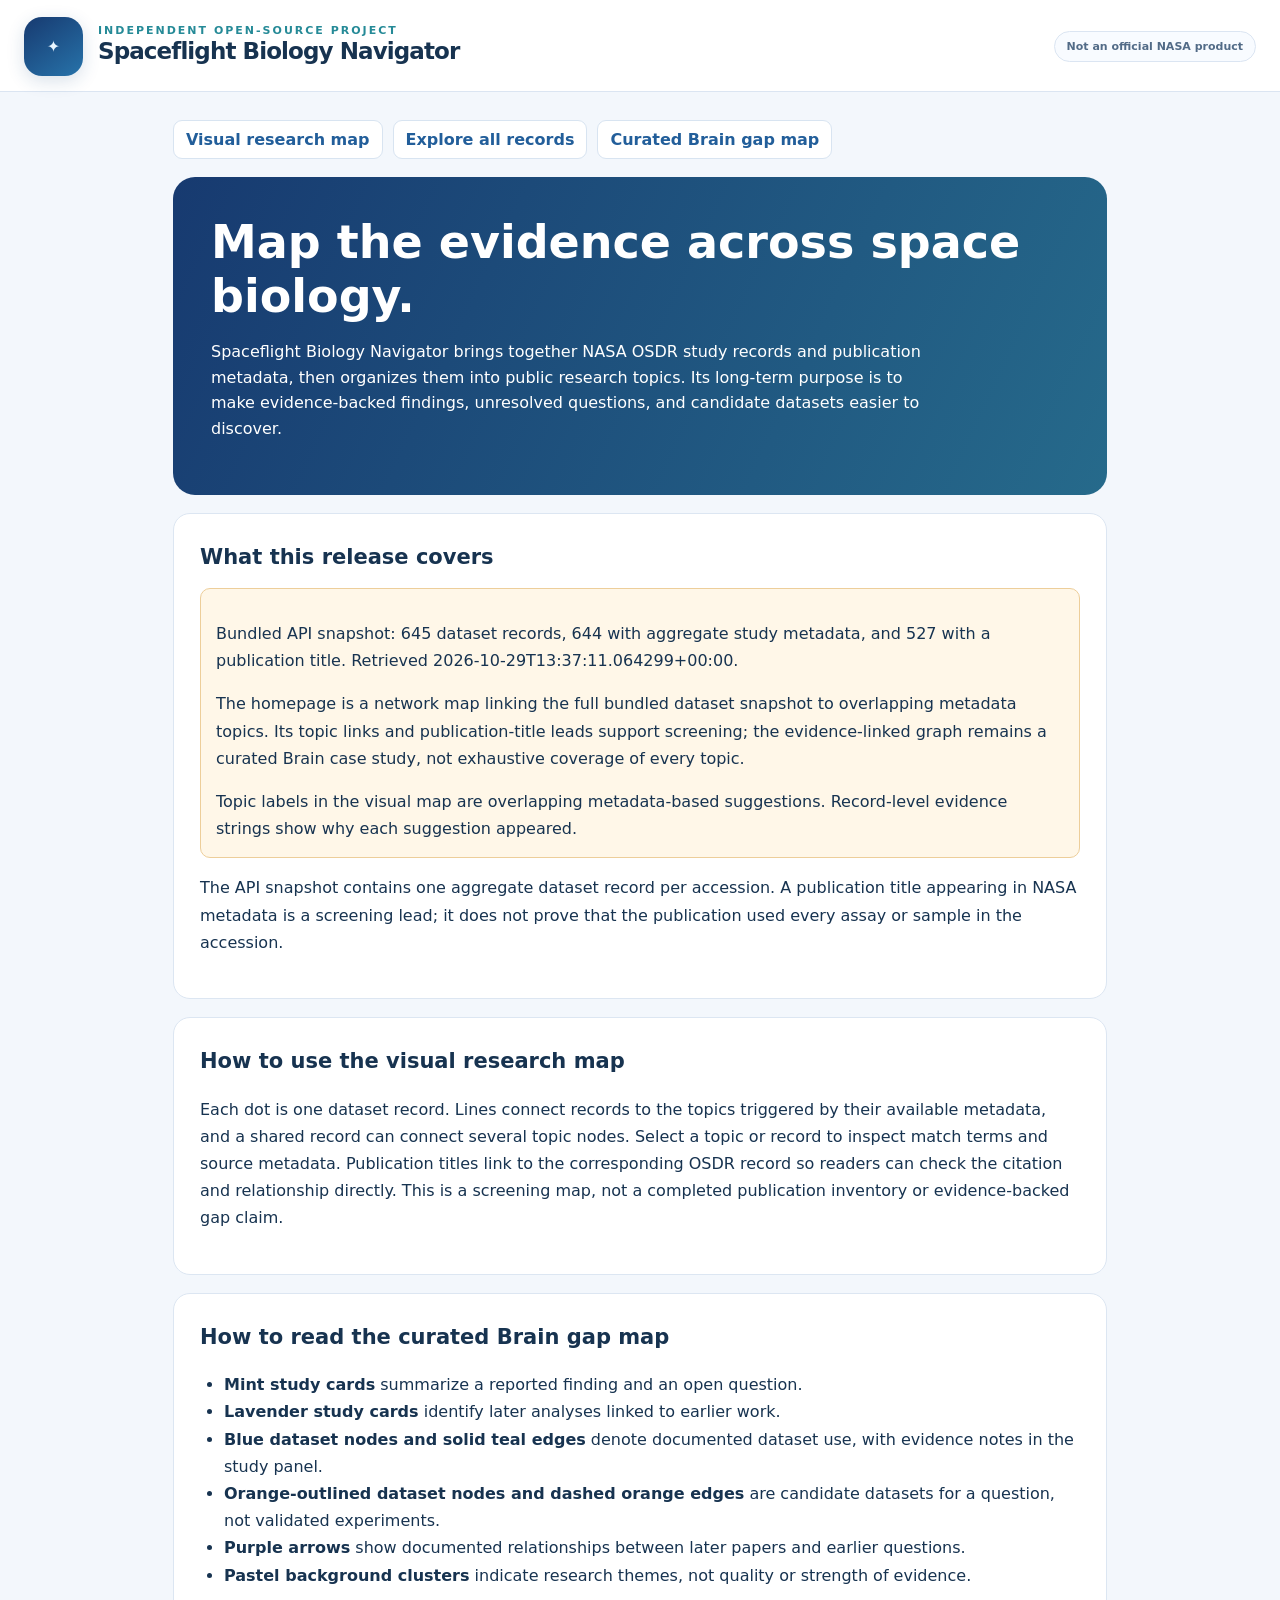
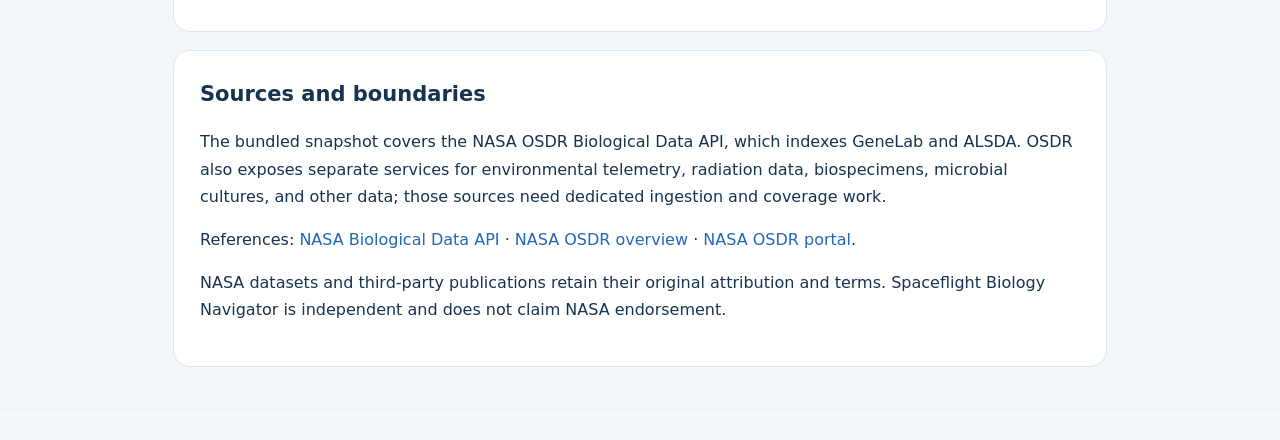
==== web/about.html @ 782c8c2c "Add project files and interactive map" ====
<!DOCTYPE html>
<html lang="en">
<head>
  <meta charset="utf-8">
  <meta name="viewport" content="width=device-width,initial-scale=1">
  <meta name="description" content="Public project scope, data coverage, evidence policy, and methods for Spaceflight Biology Navigator.">
  <link rel="icon" type="image/svg+xml" href="favicon.svg">
  <title>About Spaceflight Biology Navigator</title>
  <link rel="stylesheet" href="styles.css">
  <style>
    body{background:#f3f7fc}.aboutWrap{max-width:970px;margin:28px auto;padding:0 18px 45px}.aboutHero{padding:38px;background:linear-gradient(115deg,#173a70,#266a8b);color:white;border-radius:22px}.aboutHero h2{font-size:clamp(28px,5vw,46px);margin:0 0 9px}.aboutHero p{line-height:1.6;max-width:70ch}.aboutNav{display:flex;gap:10px;flex-wrap:wrap;margin:18px 0}.aboutNav a{background:#fff;border:1px solid #d8e4f1;border-radius:9px;padding:9px 12px;text-decoration:none;font-weight:650;color:#225e9a}.contentCard{background:white;border:1px solid #dce6f2;border-radius:17px;padding:26px;margin-top:18px;line-height:1.7}.contentCard h2{margin:0 0 12px;font-size:21px}.contentCard ul{padding-left:24px}.status{padding:15px;border:1px solid #edce9a;background:#fff7e8;border-radius:10px;overflow-wrap:anywhere}.status p:last-child{margin-bottom:0}
  </style>
</head>
<body>
  <header class="masthead"><div class="brand"><div class="mark" aria-hidden="true">✦</div><div><div class="eyebrow">Independent open-source project</div><h1 style="font-size:23px">Spaceflight Biology Navigator</h1></div></div><div class="identity">Not an official NASA product</div></header>
  <main class="aboutWrap">
    <nav class="aboutNav" aria-label="Project navigation"><a href="index.html">Visual research map</a><a href="explorer.html">Explore all records</a><a href="brain-pilot.html">Curated Brain gap map</a></nav>
    <section class="aboutHero"><h2>Map the evidence across space biology.</h2><p>Spaceflight Biology Navigator brings together NASA OSDR study records and publication metadata, then organizes them into public research topics. Its long-term purpose is to make evidence-backed findings, unresolved questions, and candidate datasets easier to discover.</p></section>
    <section class="contentCard"><h2>What this release covers</h2><div class="status"><p id="apiCoverage">Loading the bundled Biological Data API snapshot details…</p><p>The homepage is a network map linking the full bundled dataset snapshot to overlapping metadata topics. Its topic links and publication-title leads support screening; the evidence-linked graph remains a curated Brain case study, not exhaustive coverage of every topic.</p><p>Topic labels in the visual map are overlapping metadata-based suggestions. Record-level evidence strings show why each suggestion appeared.</p></div><p>The API snapshot contains one aggregate dataset record per accession. A publication title appearing in NASA metadata is a screening lead; it does not prove that the publication used every assay or sample in the accession.</p></section>
    <section class="contentCard"><h2>How to use the visual research map</h2><p>Each dot is one dataset record. Lines connect records to the topics triggered by their available metadata, and a shared record can connect several topic nodes. Select a topic or record to inspect match terms and source metadata. Publication titles link to the corresponding OSDR record so readers can check the citation and relationship directly. This is a screening map, not a completed publication inventory or evidence-backed gap claim.</p></section>
    <section class="contentCard"><h2>How to read the curated Brain gap map</h2><ul><li><strong>Mint study cards</strong> summarize a reported finding and an open question.</li><li><strong>Lavender study cards</strong> identify later analyses linked to earlier work.</li><li><strong>Blue dataset nodes and solid teal edges</strong> denote documented dataset use, with evidence notes in the study panel.</li><li><strong>Orange-outlined dataset nodes and dashed orange edges</strong> are candidate datasets for a question, not validated experiments.</li><li><strong>Purple arrows</strong> show documented relationships between later papers and earlier questions.</li><li><strong>Pastel background clusters</strong> indicate research themes, not quality or strength of evidence.</li></ul></section>
    <section class="contentCard"><h2>Sources and boundaries</h2><p>The bundled snapshot covers the NASA OSDR Biological Data API, which indexes GeneLab and ALSDA. OSDR also exposes separate services for environmental telemetry, radiation data, biospecimens, microbial cultures, and other data; those sources need dedicated ingestion and coverage work.</p><p>References: <a href="https://visualization.osdr.nasa.gov/biodata/api/" target="_blank" rel="noopener noreferrer">NASA Biological Data API</a> · <a href="https://science.nasa.gov/biological-physical/data/osdr/" target="_blank" rel="noopener noreferrer">NASA OSDR overview</a> · <a href="https://visualization.osdr.nasa.gov/" target="_blank" rel="noopener noreferrer">NASA OSDR portal</a>.</p><p>NASA datasets and third-party publications retain their original attribution and terms. Spaceflight Biology Navigator is independent and does not claim NASA endorsement.</p></section>
  </main>
  <script src="data/catalog.js"></script>
  <script>
    const snapshot = window.SPACEBIO_CATALOG || {};
    const apiCount = Number(snapshot.total_ids_found || 0).toLocaleString();
    const metadataCount = Number(snapshot.metadata_record_count || 0).toLocaleString();
    const publicationCount = Number(snapshot.publication_title_count || 0).toLocaleString();
    document.querySelector('#apiCoverage').textContent = `Bundled API snapshot: ${apiCount} dataset records, ${metadataCount} with aggregate study metadata, and ${publicationCount} with a publication title. Retrieved ${snapshot.retrieved_utc || 'date unavailable'}.`;
  </script>
</body>
</html>
---- web/styles.css ----
:root{--bg:#f5f8fd;--ink:#173350;--muted:#647892;--line:#dbe5f2;--blue:#2984e9;--teal:#159e9a;--orange:#eb9026;--purple:#8256cd;--panel:#fff}
*{box-sizing:border-box}html,body{margin:0;min-height:100%;background:var(--bg);font-family:Inter,ui-sans-serif,system-ui,-apple-system,Segoe UI,Arial,sans-serif;color:var(--ink)}button,input,select{font:inherit}button{cursor:pointer}button:focus-visible,input:focus-visible,select:focus-visible,[tabindex]:focus-visible{outline:3px solid #f29b2f;outline-offset:2px}
a{color:#2267b8;text-decoration:none}a:hover{text-decoration:underline}
.masthead{background:#fff;border-bottom:1px solid var(--line);padding:17px 24px 15px;display:flex;gap:18px;align-items:center;justify-content:space-between}
.brand{display:flex;gap:15px;align-items:center;min-width:0}.mark{width:59px;height:59px;border-radius:18px;background:linear-gradient(145deg,#173a70,#2773aa);color:#e9f6ff;display:grid;place-items:center;box-shadow:0 5px 18px #1a477e2a;flex:none}
.mark svg{width:38px;height:38px}.eyebrow{font-size:11px;text-transform:uppercase;letter-spacing:2px;font-weight:850;color:#258a97}.masthead h1{font-size:clamp(20px,2.1vw,29px);letter-spacing:-.9px;margin:1px 0 4px;line-height:1.15}.masthead p{font-size:13px;color:var(--muted);margin:0;line-height:1.5;max-width:720px}
.identity{font-size:11px;font-weight:750;color:#526b87;border:1px solid var(--line);border-radius:999px;padding:8px 12px;white-space:nowrap;background:#f8fbff}
.statistics{display:flex;align-items:center;gap:10px;flex-wrap:wrap;padding:9px 24px;background:#f9fbfe;border-bottom:1px solid var(--line)}.stat{font-size:12px;color:#61758e}.stat b{color:#1b3d64;font-size:14px}.stat:not(:last-child)::after{content:'·';color:#afbed0;margin-left:11px}
.explorer{display:grid;grid-template-columns:minmax(0,1fr) 395px;min-height:calc(100vh - 169px)}.main{min-width:0;display:flex;flex-direction:column;border-right:1px solid var(--line)}
.topbar{display:flex;gap:8px;align-items:center;flex-wrap:wrap;padding:10px 14px;background:white;border-bottom:1px solid var(--line)}.search{min-width:190px;flex:1;max-width:325px}.control{height:36px;border-radius:9px;border:1px solid #d8e3f1;background:#fff;color:#244465;padding:0 11px;min-width:0}.control:hover,.toolbtn:hover{border-color:#91b9de;background:#f5faff}.toolbtn{min-height:36px;border:1px solid #d8e3f1;padding:7px 11px;background:white;border-radius:9px;color:#244465;font-weight:700}.toolbtn.primary{background:#194c80;color:#fff;border-color:#194c80}.toolbtn.primary:hover{background:#27629a}.toggles{display:flex;gap:9px;align-items:center;flex-wrap:wrap;margin-left:auto}.toggles label{font-size:11px;font-weight:800;display:flex;gap:5px;align-items:center;color:#465f7a;white-space:nowrap}.toggles input{accent-color:#1d76ca}
.legend{background:#fcfdff;border-bottom:1px solid var(--line);padding:10px 14px;display:flex;gap:10px 19px;flex-wrap:wrap;align-items:center}.legend strong{font-size:11px;color:#365779;letter-spacing:.5px}.legend-item{display:inline-flex;gap:7px;align-items:center;font-size:11px;color:#47617c;white-space:nowrap}.legend-symbol{display:inline-flex;align-items:center;justify-content:center;flex:none}.sym-card{width:22px;height:13px;border:2px solid #159e9a;border-radius:5px;background:#e7faf5}.sym-follow{border-color:#9160df;background:#f3ebff}.sym-pill{width:24px;height:13px;border:2px solid #2984e9;border-radius:12px;background:#e9f4ff}.sym-candidate{border:2px dashed #eb9026;background:#fff1e2}.sym-line{width:29px;height:0;border-top:3px solid #159e9a}.sym-line.orange{border-top:3px dashed #eb9026}.sym-line.purple{border-color:#9160df;position:relative}.sym-line.purple::after{content:'▶';position:absolute;top:-8px;right:-4px;color:#9160df;font-size:10px}
.viewport{height:clamp(480px,67vh,900px);position:relative;overflow:hidden;background:radial-gradient(circle at 42% 49%,#edf4fc,#f9fcff 70%)}svg#map{display:block;width:100%;height:100%;touch-action:none;user-select:none;cursor:grab}svg#map.is-panning{cursor:grabbing}.overlay-help{position:absolute;bottom:14px;left:16px;pointer-events:none;border:1px solid #dae8f4;background:#ffffffed;border-radius:10px;padding:9px 12px;font-size:11px;color:#57728e;box-shadow:0 3px 10px #183e6420}
.panel{background:#fff;min-width:0;border-left:0;display:flex;flex-direction:column}.panelHead{padding:15px 17px 12px;border-bottom:1px solid var(--line);display:flex;align-items:center;justify-content:space-between}.panelHead b{font-size:14px}.panelHead span{font-size:11px;color:var(--muted)}.panelContent{padding:17px;overflow-y:auto;max-height:calc(100vh - 205px);font-size:13px}.lead{font-size:14px;line-height:1.65;color:#48617c}.callout{background:#f5faff;border:1px solid #dbe9f7;padding:14px;border-radius:13px;margin-bottom:12px}.callout.orange{background:#fff8ed;border-color:#f3dfc2}.small{font-size:12px;color:#61758d;line-height:1.55}.section{border-top:1px solid #e9eff6;padding-top:14px;margin-top:17px}.section h3{font-size:11px;text-transform:uppercase;letter-spacing:1px;color:#506f8d;margin:0 0 9px}.title{font-size:20px;line-height:1.3;font-weight:830;margin:6px 0}.overline{font-size:11px;text-transform:uppercase;letter-spacing:1px;color:#268f96;font-weight:800}.text{font-size:13px;line-height:1.55}.box{border-radius:12px;padding:12px 13px;border:1px solid #dce8f3;margin:9px 0}.box.finding{background:#edfaf6;border-color:#bfe7db}.box.gap{background:#fff6e9;border-color:#f6d6a6}.box .cap{font-size:10px;font-weight:850;letter-spacing:1px;text-transform:uppercase;color:#52758a;margin-bottom:7px}.item{border:1px solid #e1eaf5;border-radius:11px;padding:11px 12px;margin:8px 0;background:#fbfdff}.item strong{font-size:13px}.item p{margin:6px 0;color:#526984;font-size:12px;line-height:1.45}.pill{display:inline-flex;align-items:center;gap:5px;background:#f0f5fc;border:1px solid #dae7f4;color:#315674;border-radius:50px;padding:4px 9px;font-size:11px;font-weight:750;margin:0 5px 5px 0}.pill.violet{background:#f4edff;border-color:#d9c8fb;color:#7550ac}.pill.orange{background:#fff4e6;border-color:#f2d5aa;color:#966019}.btnLink{display:inline-block;border-radius:9px;border:1px solid #d3e2f0;background:#fff;padding:8px 10px;font-size:12px;font-weight:700;margin-top:7px}.connect{border-left:3px solid #925bd7;padding-left:11px;margin:10px 0}.muted{color:#667c94}.introsteps{display:grid;gap:10px}.introsteps > div{display:grid;grid-template-columns:25px 1fr;gap:8px;font-size:13px;line-height:1.5;color:#425c75}.introsteps span{display:grid;place-items:center;width:24px;height:24px;border-radius:50%;color:#1b6393;background:#e9f3fd;font-weight:850}.meta{font-size:11px;line-height:1.55;color:#627b96}.bottomNote{padding:10px 16px;font-size:11px;color:#647c96;background:#fafdff;border-top:1px solid #dbe5f2}.node,.edge-hit{cursor:pointer}.node.selected .study-outline,.node.selected .dataset-shape{stroke:#0d3d68;stroke-width:4.8}.node:focus .study-outline,.node:focus .dataset-shape{stroke:#f29b2f;stroke-width:5}.node.dimmed,.edge.dimmed,.cluster.dimmed{opacity:.10!important}.edge.active{opacity:1!important;stroke-width:4.2!important}.node.hovered{filter:drop-shadow(0px 0px 9px #2d81c055)}.edge-hit{stroke:transparent;stroke-width:16;fill:none}.edge-hit:hover+.edge{opacity:.9!important}.badgeText{pointer-events:none}.node text{pointer-events:none}.fitControls{display:flex;gap:5px}.filterStatus{font-size:11px;color:#597593;white-space:nowrap}
@media(max-width:1100px){.explorer{grid-template-columns:minmax(0,1fr) 345px}.masthead{padding:14px 18px}.statistics{padding:8px 18px}.topbar{padding:10px}}
@media(max-width:800px){.masthead{flex-direction:column;align-items:flex-start;gap:10px}.mark{height:48px;width:48px}.mark svg{width:31px;height:31px}.identity{white-space:normal}.explorer{display:block}.main{border-right:0}.viewport{height:clamp(420px,61vh,650px)}.panel{border-top:1px solid var(--line)}.panelContent{max-height:none;min-height:280px}.statistics{gap:4px}.stat{font-size:11px}.legend{gap:8px 12px;padding:9px}.legend-item{font-size:10px}.search{max-width:none;flex:1 1 100%}.toggles{margin-left:0}.overlay-help{bottom:10px;left:10px;font-size:10px}.topbar{gap:6px}}
@media print{.masthead,.statistics,.topbar,.legend,.panel,.bottomNote,.overlay-help{display:none!important}.explorer{display:block}.viewport{height:95vh}}

/* cross-topic project navigation added around the pre-existing interactive brain pilot. */
.projectNav{display:flex;align-items:center;flex-wrap:wrap;gap:10px;padding:10px 22px;background:#f1f7fd;border-bottom:1px solid var(--line);font-size:13px}
.projectNav a,.activeNav{display:inline-flex;padding:7px 12px;border-radius:9px;background:#fff;border:1px solid var(--line);font-weight:750;text-decoration:none}
.projectNav .activeNav{background:#dff5f1;color:#14655e;border-color:#a1dbd1}
.navNote{color:#596d86;font-size:12px;flex:1;min-width:210px}
@media(max-width:700px){.projectNav{padding:9px 13px}.navNote{min-width:100%}}
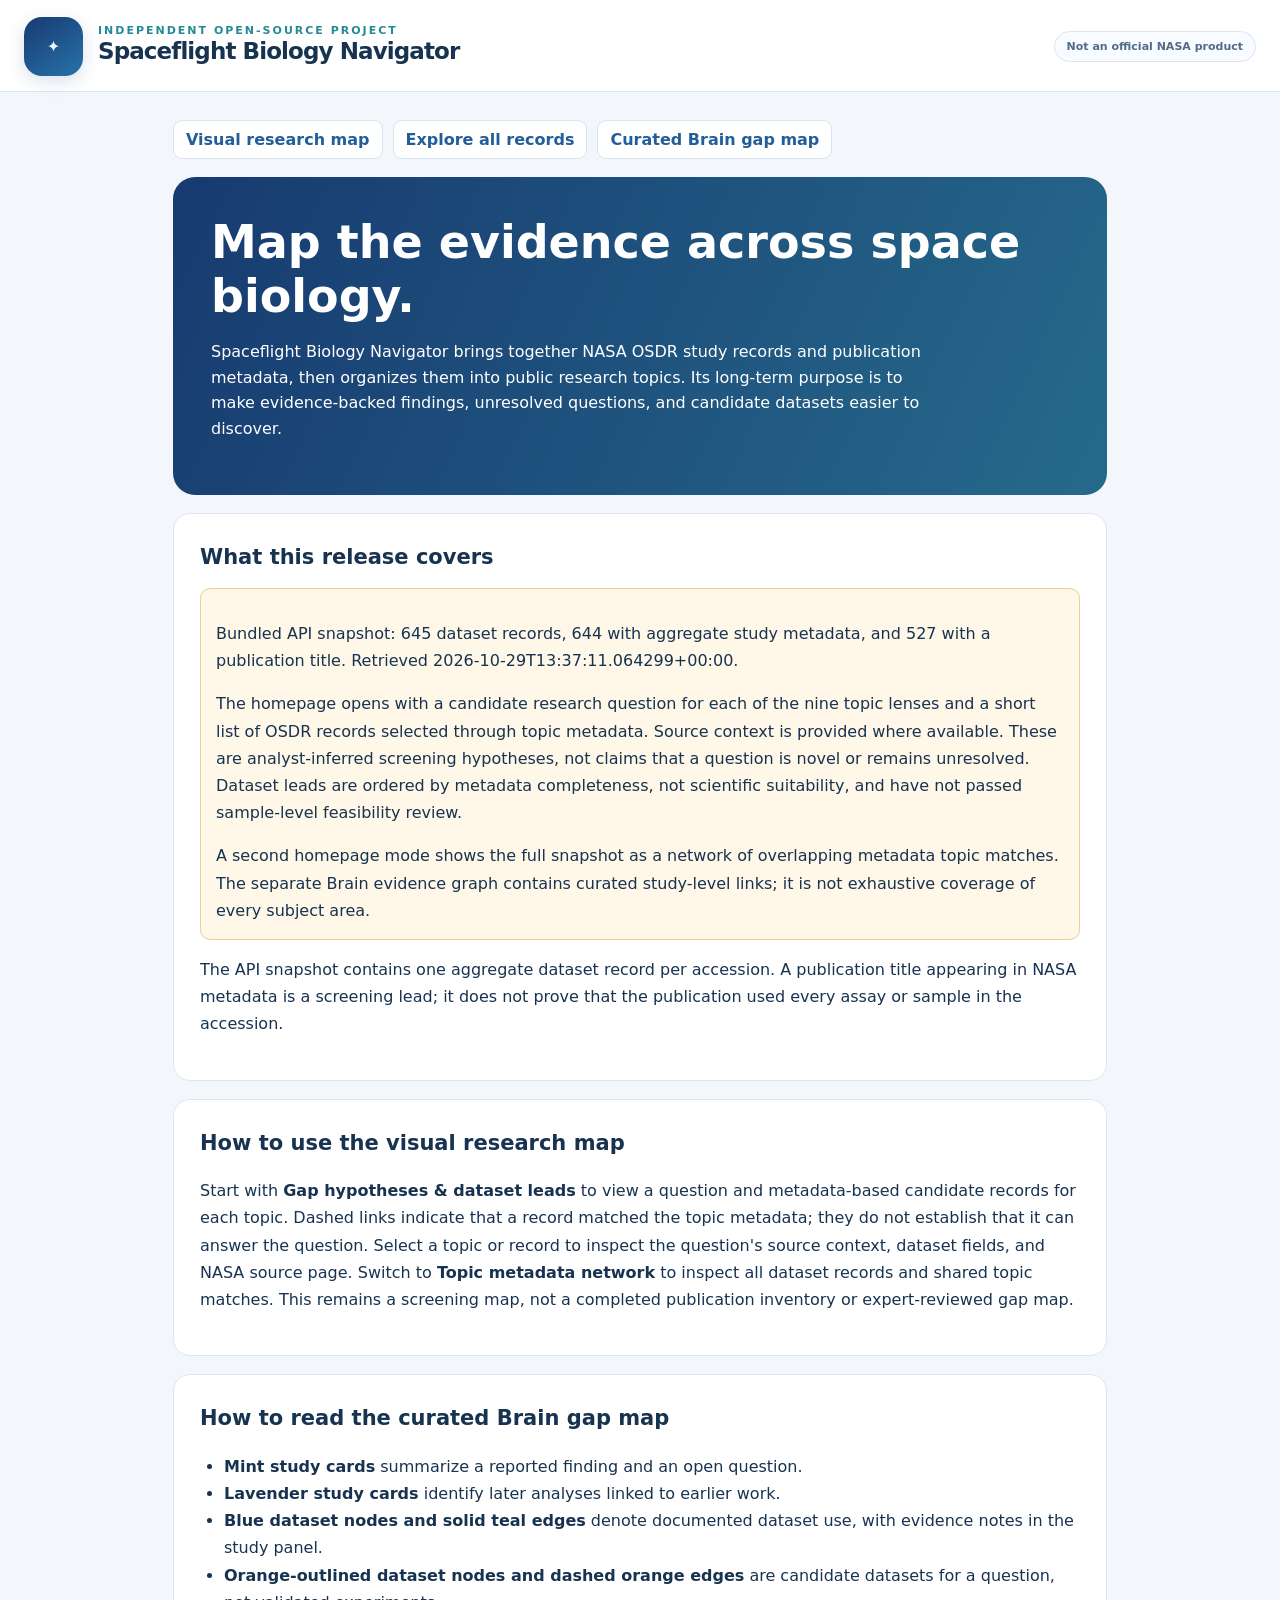
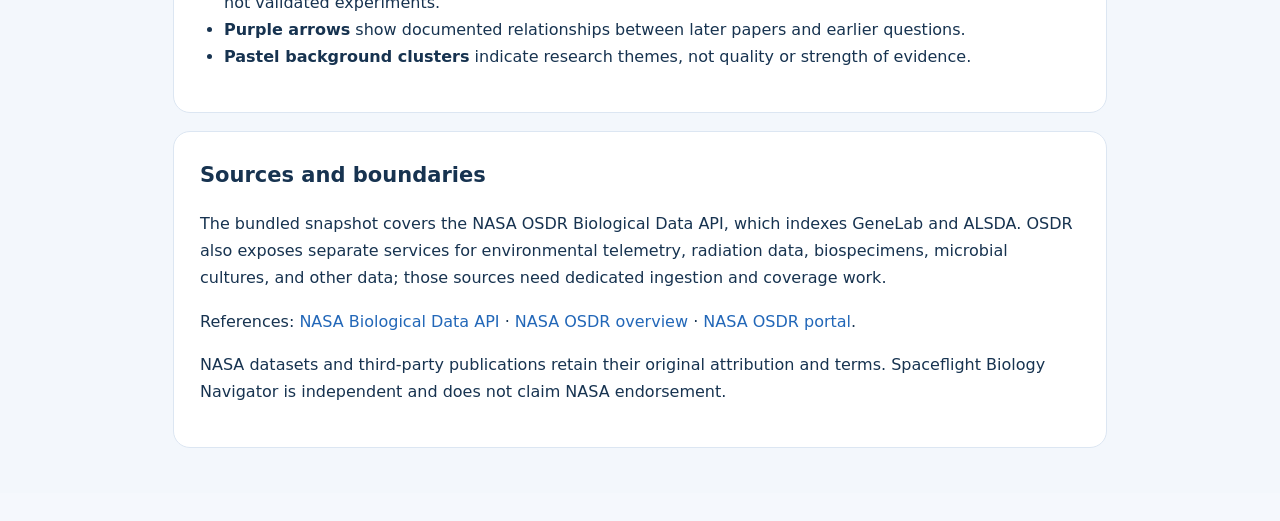
==== commit db9e8c41: "Add cross-topic gap and dataset lead map" ====
--- a/web/about.html
+++ b/web/about.html
@@ -16,8 +16,8 @@
   <main class="aboutWrap">
     <nav class="aboutNav" aria-label="Project navigation"><a href="index.html">Visual research map</a><a href="explorer.html">Explore all records</a><a href="brain-pilot.html">Curated Brain gap map</a></nav>
     <section class="aboutHero"><h2>Map the evidence across space biology.</h2><p>Spaceflight Biology Navigator brings together NASA OSDR study records and publication metadata, then organizes them into public research topics. Its long-term purpose is to make evidence-backed findings, unresolved questions, and candidate datasets easier to discover.</p></section>
-    <section class="contentCard"><h2>What this release covers</h2><div class="status"><p id="apiCoverage">Loading the bundled Biological Data API snapshot details…</p><p>The homepage is a network map linking the full bundled dataset snapshot to overlapping metadata topics. Its topic links and publication-title leads support screening; the evidence-linked graph remains a curated Brain case study, not exhaustive coverage of every topic.</p><p>Topic labels in the visual map are overlapping metadata-based suggestions. Record-level evidence strings show why each suggestion appeared.</p></div><p>The API snapshot contains one aggregate dataset record per accession. A publication title appearing in NASA metadata is a screening lead; it does not prove that the publication used every assay or sample in the accession.</p></section>
-    <section class="contentCard"><h2>How to use the visual research map</h2><p>Each dot is one dataset record. Lines connect records to the topics triggered by their available metadata, and a shared record can connect several topic nodes. Select a topic or record to inspect match terms and source metadata. Publication titles link to the corresponding OSDR record so readers can check the citation and relationship directly. This is a screening map, not a completed publication inventory or evidence-backed gap claim.</p></section>
+    <section class="contentCard"><h2>What this release covers</h2><div class="status"><p id="apiCoverage">Loading the bundled Biological Data API snapshot details…</p><p>The homepage opens with a candidate research question for each of the nine topic lenses and a short list of OSDR records selected through topic metadata. Source context is provided where available. These are analyst-inferred screening hypotheses, not claims that a question is novel or remains unresolved. Dataset leads are ordered by metadata completeness, not scientific suitability, and have not passed sample-level feasibility review.</p><p>A second homepage mode shows the full snapshot as a network of overlapping metadata topic matches. The separate Brain evidence graph contains curated study-level links; it is not exhaustive coverage of every subject area.</p></div><p>The API snapshot contains one aggregate dataset record per accession. A publication title appearing in NASA metadata is a screening lead; it does not prove that the publication used every assay or sample in the accession.</p></section>
+    <section class="contentCard"><h2>How to use the visual research map</h2><p>Start with <strong>Gap hypotheses &amp; dataset leads</strong> to view a question and metadata-based candidate records for each topic. Dashed links indicate that a record matched the topic metadata; they do not establish that it can answer the question. Select a topic or record to inspect the question's source context, dataset fields, and NASA source page. Switch to <strong>Topic metadata network</strong> to inspect all dataset records and shared topic matches. This remains a screening map, not a completed publication inventory or expert-reviewed gap map.</p></section>
     <section class="contentCard"><h2>How to read the curated Brain gap map</h2><ul><li><strong>Mint study cards</strong> summarize a reported finding and an open question.</li><li><strong>Lavender study cards</strong> identify later analyses linked to earlier work.</li><li><strong>Blue dataset nodes and solid teal edges</strong> denote documented dataset use, with evidence notes in the study panel.</li><li><strong>Orange-outlined dataset nodes and dashed orange edges</strong> are candidate datasets for a question, not validated experiments.</li><li><strong>Purple arrows</strong> show documented relationships between later papers and earlier questions.</li><li><strong>Pastel background clusters</strong> indicate research themes, not quality or strength of evidence.</li></ul></section>
     <section class="contentCard"><h2>Sources and boundaries</h2><p>The bundled snapshot covers the NASA OSDR Biological Data API, which indexes GeneLab and ALSDA. OSDR also exposes separate services for environmental telemetry, radiation data, biospecimens, microbial cultures, and other data; those sources need dedicated ingestion and coverage work.</p><p>References: <a href="https://visualization.osdr.nasa.gov/biodata/api/" target="_blank" rel="noopener noreferrer">NASA Biological Data API</a> · <a href="https://science.nasa.gov/biological-physical/data/osdr/" target="_blank" rel="noopener noreferrer">NASA OSDR overview</a> · <a href="https://visualization.osdr.nasa.gov/" target="_blank" rel="noopener noreferrer">NASA OSDR portal</a>.</p><p>NASA datasets and third-party publications retain their original attribution and terms. Spaceflight Biology Navigator is independent and does not claim NASA endorsement.</p></section>
   </main>
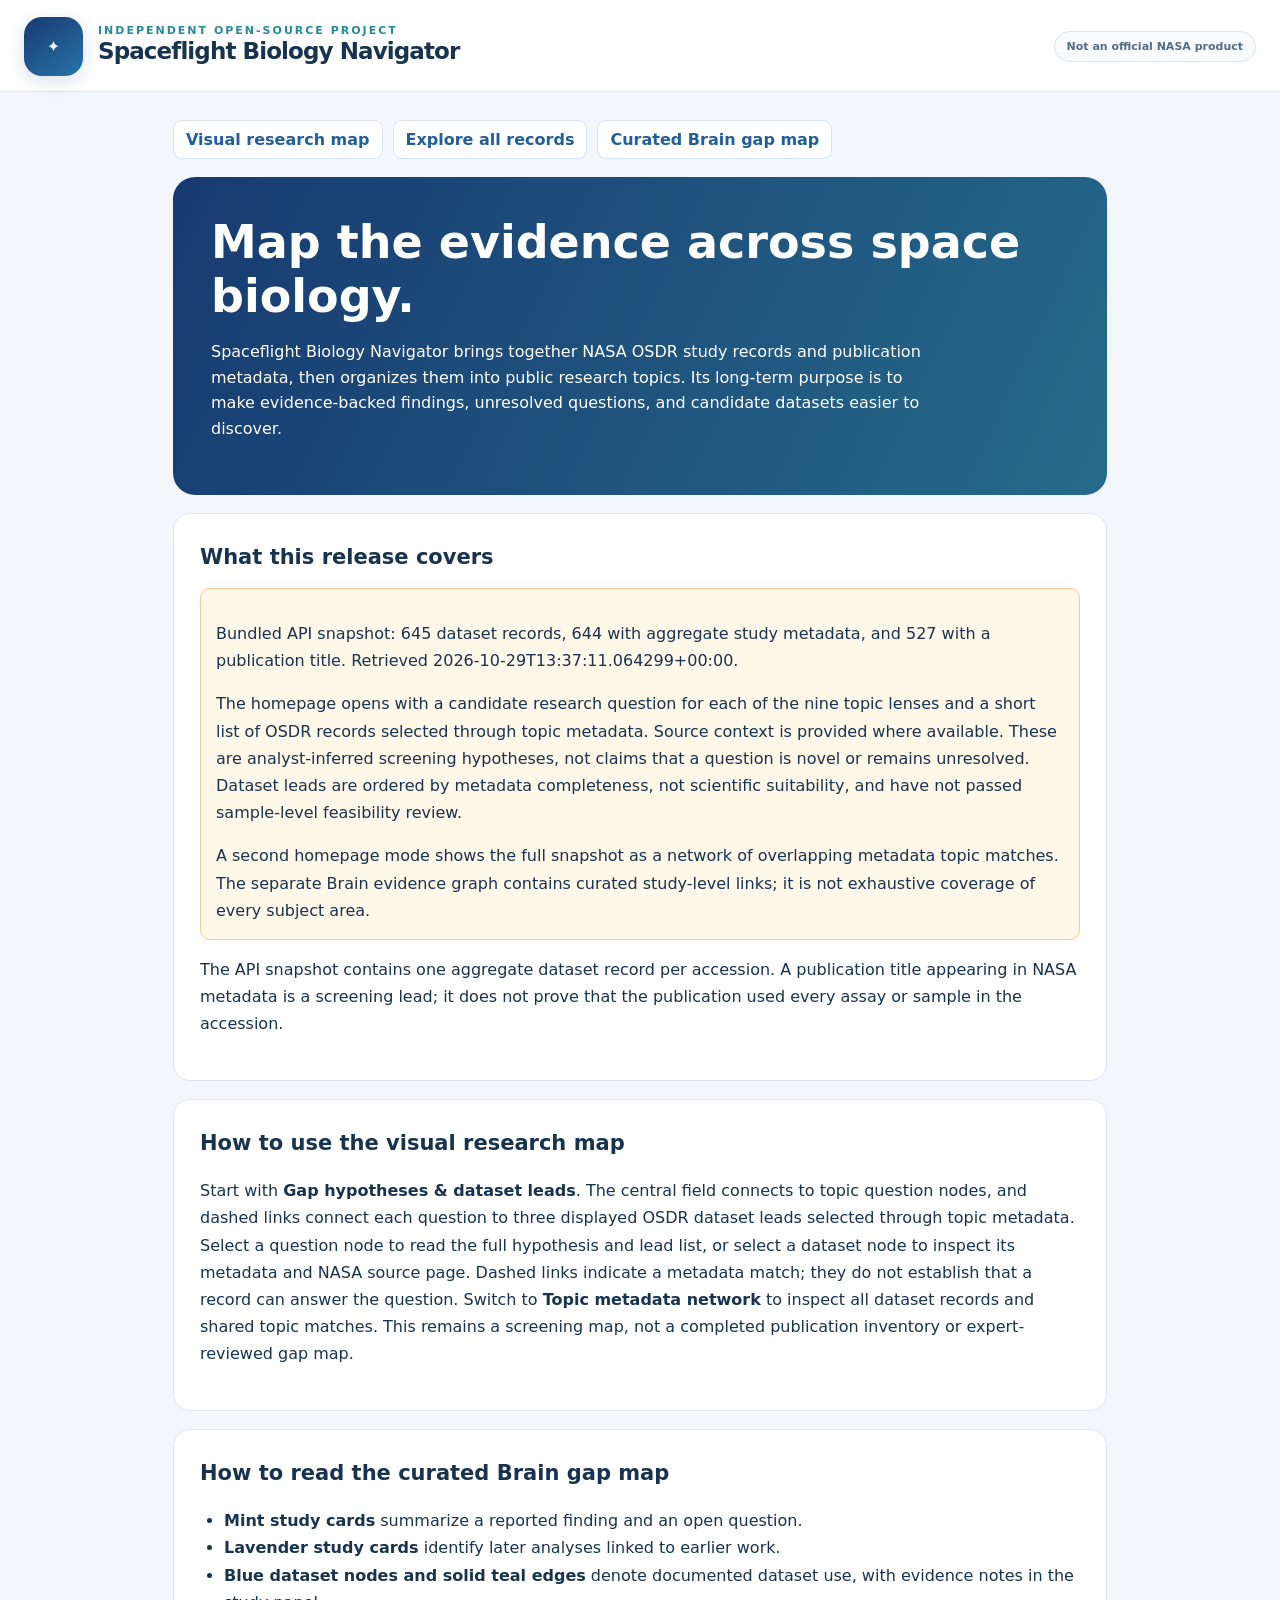
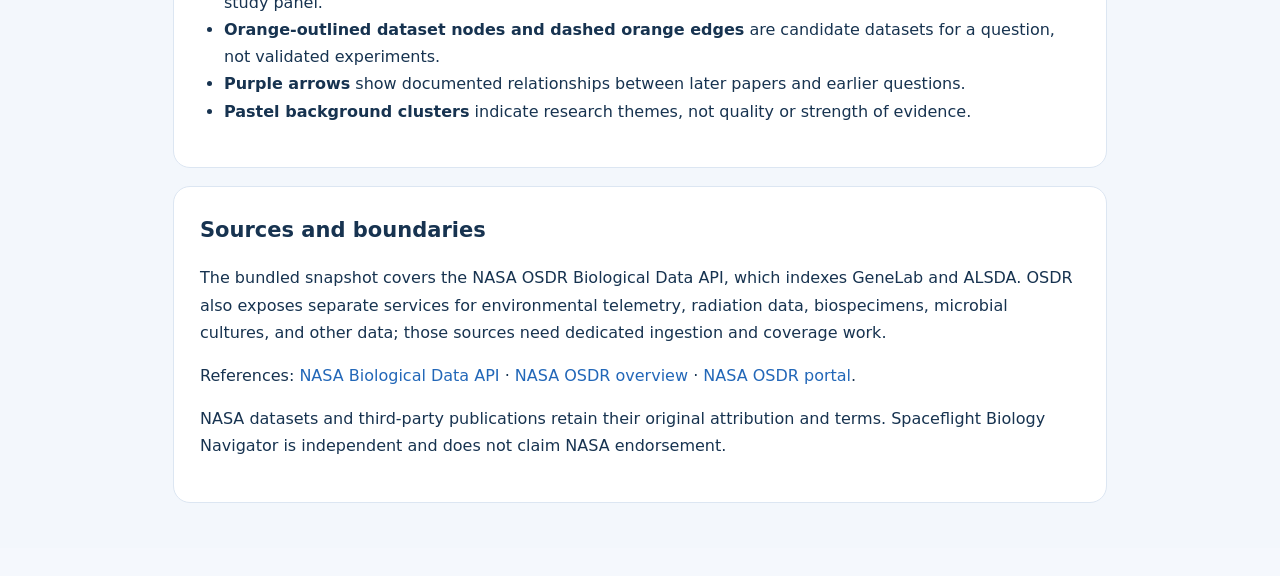
==== commit 8e448479: "Render gap leads as a connected map" ====
--- a/web/about.html
+++ b/web/about.html
@@ -17,7 +17,7 @@
     <nav class="aboutNav" aria-label="Project navigation"><a href="index.html">Visual research map</a><a href="explorer.html">Explore all records</a><a href="brain-pilot.html">Curated Brain gap map</a></nav>
     <section class="aboutHero"><h2>Map the evidence across space biology.</h2><p>Spaceflight Biology Navigator brings together NASA OSDR study records and publication metadata, then organizes them into public research topics. Its long-term purpose is to make evidence-backed findings, unresolved questions, and candidate datasets easier to discover.</p></section>
     <section class="contentCard"><h2>What this release covers</h2><div class="status"><p id="apiCoverage">Loading the bundled Biological Data API snapshot details…</p><p>The homepage opens with a candidate research question for each of the nine topic lenses and a short list of OSDR records selected through topic metadata. Source context is provided where available. These are analyst-inferred screening hypotheses, not claims that a question is novel or remains unresolved. Dataset leads are ordered by metadata completeness, not scientific suitability, and have not passed sample-level feasibility review.</p><p>A second homepage mode shows the full snapshot as a network of overlapping metadata topic matches. The separate Brain evidence graph contains curated study-level links; it is not exhaustive coverage of every subject area.</p></div><p>The API snapshot contains one aggregate dataset record per accession. A publication title appearing in NASA metadata is a screening lead; it does not prove that the publication used every assay or sample in the accession.</p></section>
-    <section class="contentCard"><h2>How to use the visual research map</h2><p>Start with <strong>Gap hypotheses &amp; dataset leads</strong> to view a question and metadata-based candidate records for each topic. Dashed links indicate that a record matched the topic metadata; they do not establish that it can answer the question. Select a topic or record to inspect the question's source context, dataset fields, and NASA source page. Switch to <strong>Topic metadata network</strong> to inspect all dataset records and shared topic matches. This remains a screening map, not a completed publication inventory or expert-reviewed gap map.</p></section>
+    <section class="contentCard"><h2>How to use the visual research map</h2><p>Start with <strong>Gap hypotheses &amp; dataset leads</strong>. The central field connects to topic question nodes, and dashed links connect each question to three displayed OSDR dataset leads selected through topic metadata. Select a question node to read the full hypothesis and lead list, or select a dataset node to inspect its metadata and NASA source page. Dashed links indicate a metadata match; they do not establish that a record can answer the question. Switch to <strong>Topic metadata network</strong> to inspect all dataset records and shared topic matches. This remains a screening map, not a completed publication inventory or expert-reviewed gap map.</p></section>
     <section class="contentCard"><h2>How to read the curated Brain gap map</h2><ul><li><strong>Mint study cards</strong> summarize a reported finding and an open question.</li><li><strong>Lavender study cards</strong> identify later analyses linked to earlier work.</li><li><strong>Blue dataset nodes and solid teal edges</strong> denote documented dataset use, with evidence notes in the study panel.</li><li><strong>Orange-outlined dataset nodes and dashed orange edges</strong> are candidate datasets for a question, not validated experiments.</li><li><strong>Purple arrows</strong> show documented relationships between later papers and earlier questions.</li><li><strong>Pastel background clusters</strong> indicate research themes, not quality or strength of evidence.</li></ul></section>
     <section class="contentCard"><h2>Sources and boundaries</h2><p>The bundled snapshot covers the NASA OSDR Biological Data API, which indexes GeneLab and ALSDA. OSDR also exposes separate services for environmental telemetry, radiation data, biospecimens, microbial cultures, and other data; those sources need dedicated ingestion and coverage work.</p><p>References: <a href="https://visualization.osdr.nasa.gov/biodata/api/" target="_blank" rel="noopener noreferrer">NASA Biological Data API</a> · <a href="https://science.nasa.gov/biological-physical/data/osdr/" target="_blank" rel="noopener noreferrer">NASA OSDR overview</a> · <a href="https://visualization.osdr.nasa.gov/" target="_blank" rel="noopener noreferrer">NASA OSDR portal</a>.</p><p>NASA datasets and third-party publications retain their original attribution and terms. Spaceflight Biology Navigator is independent and does not claim NASA endorsement.</p></section>
   </main>
